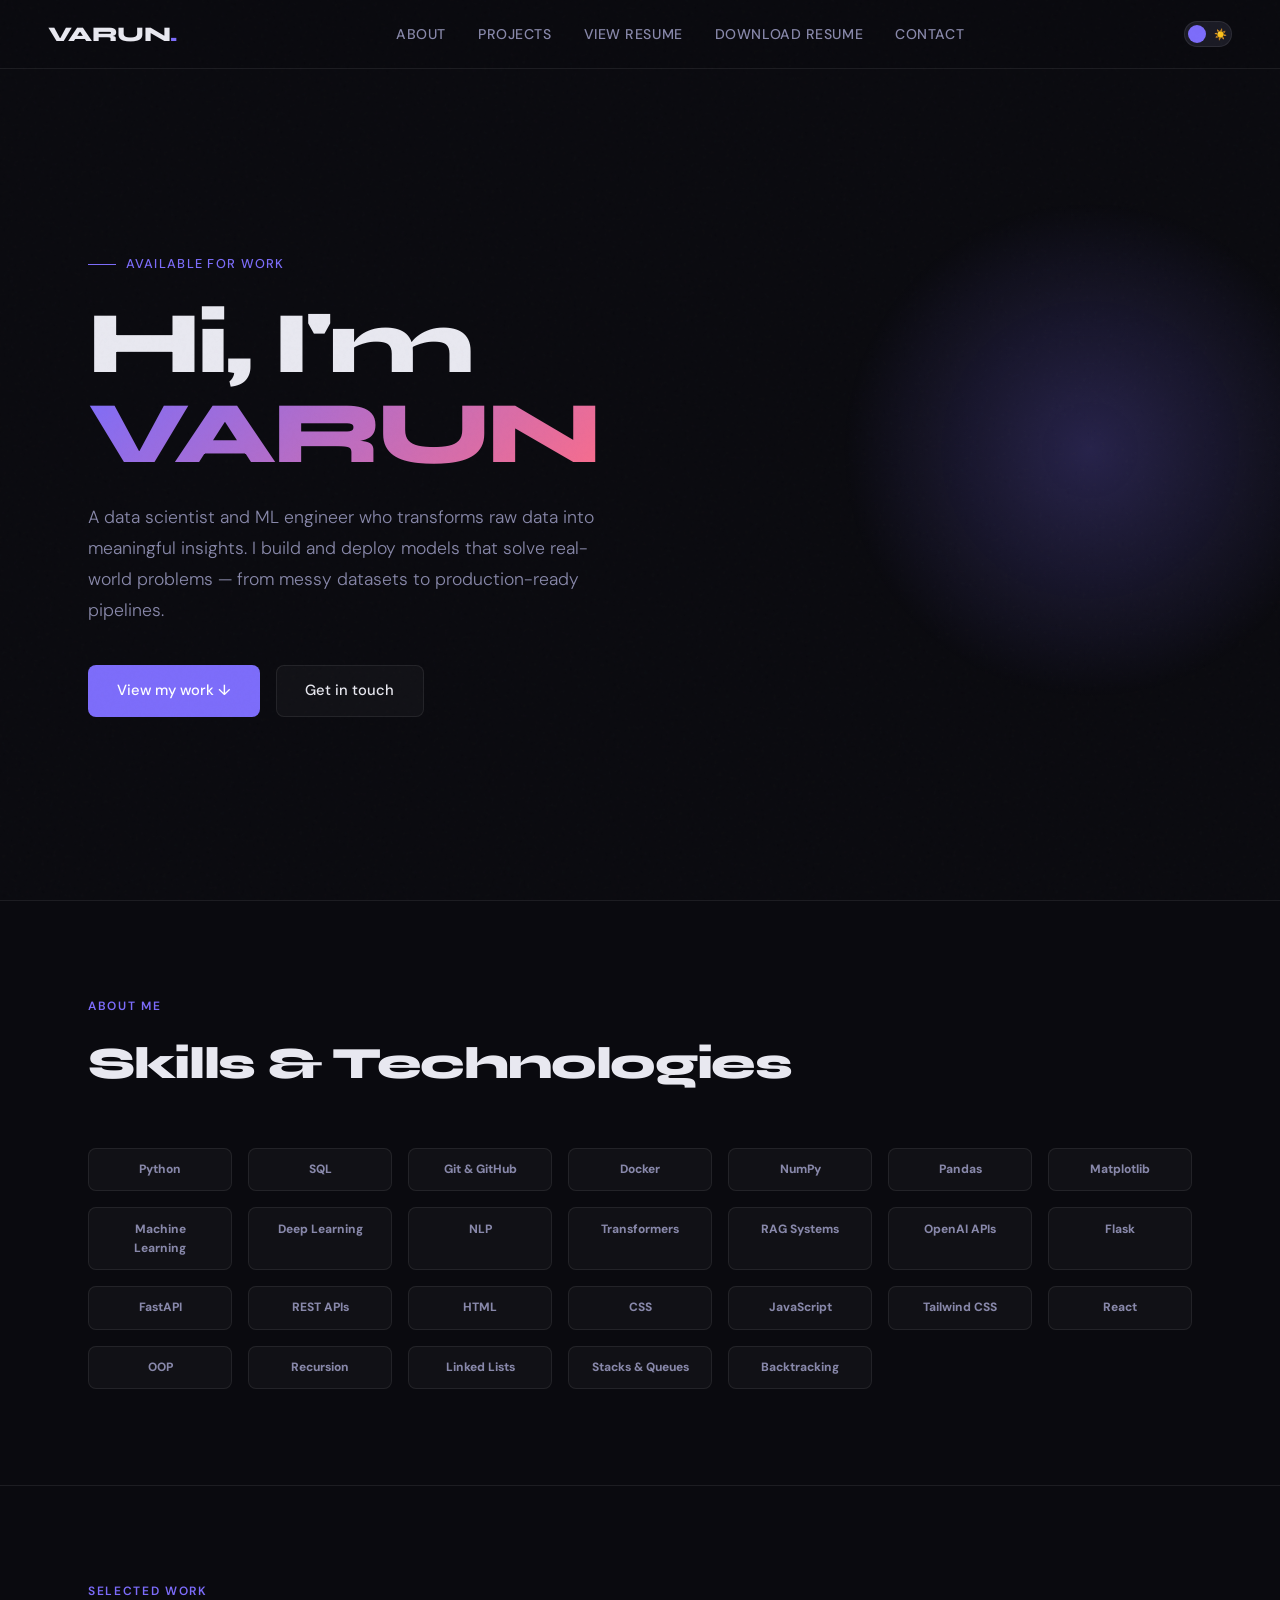
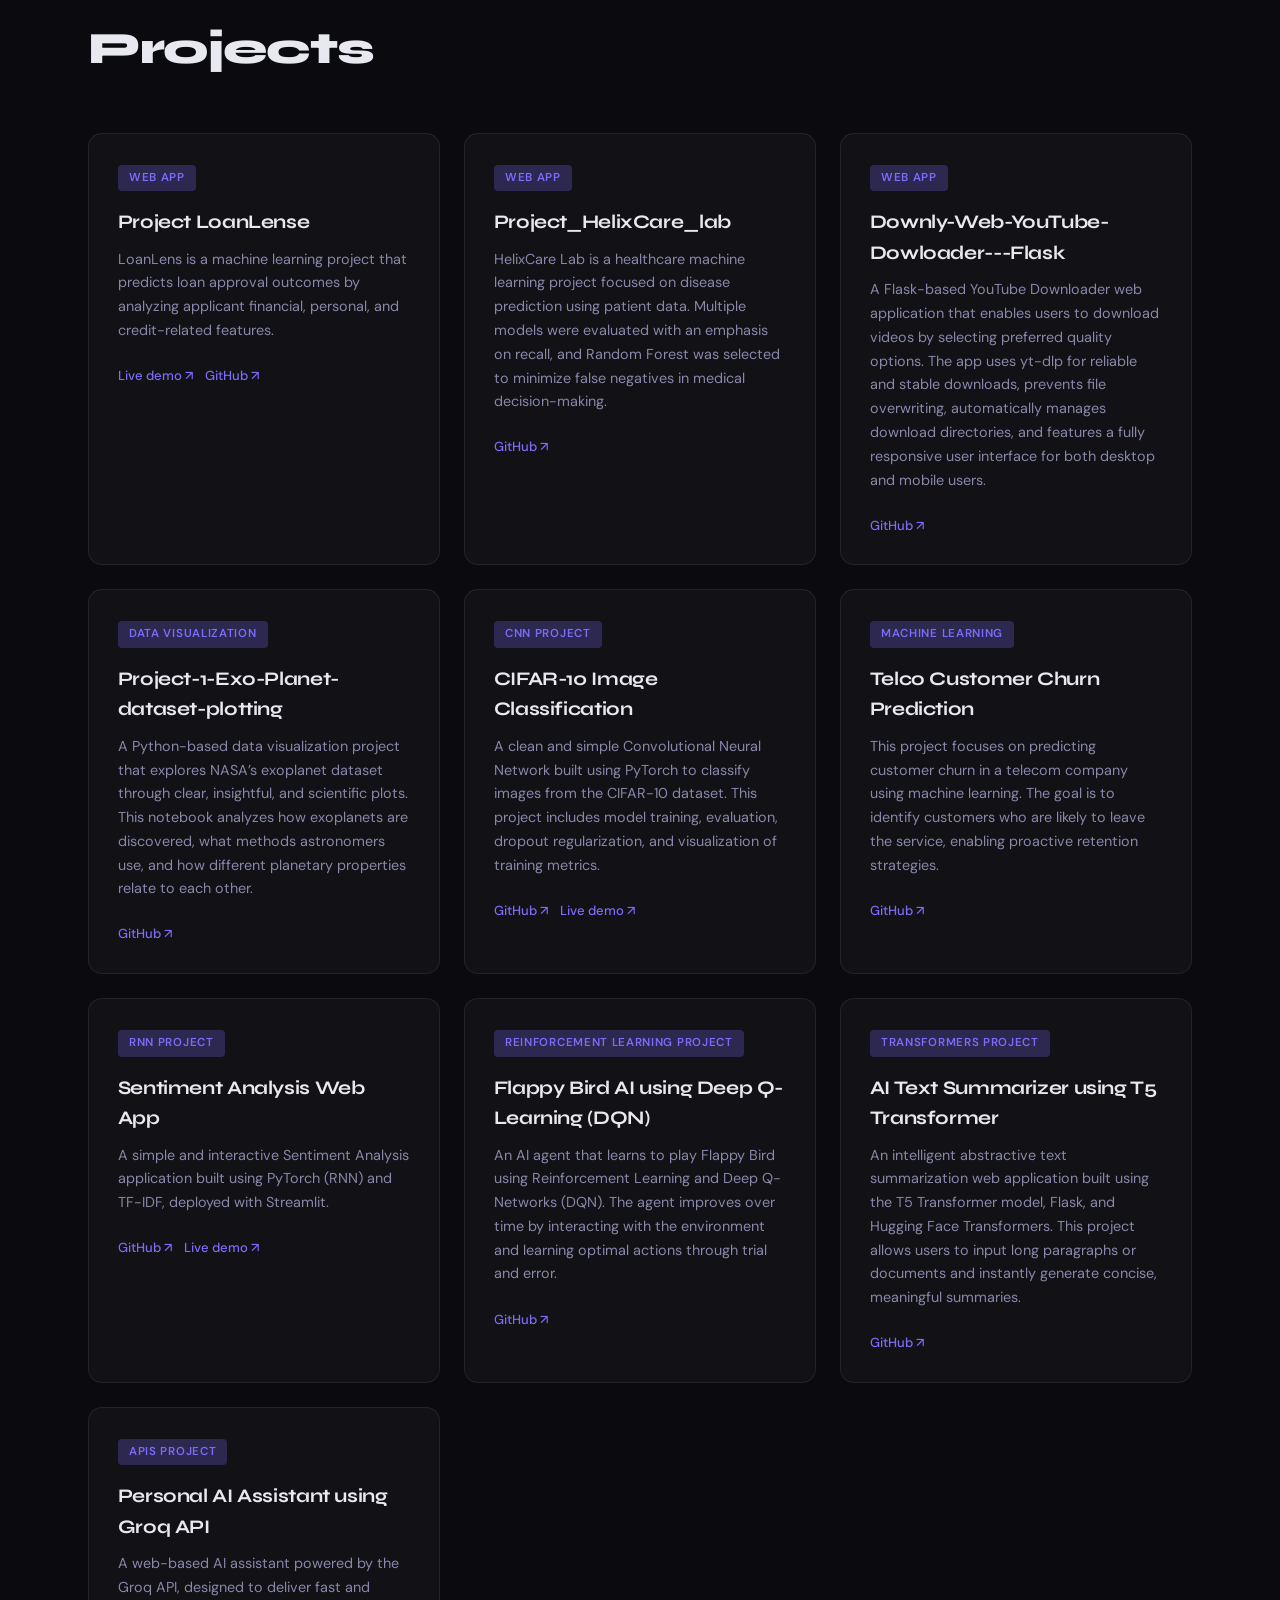
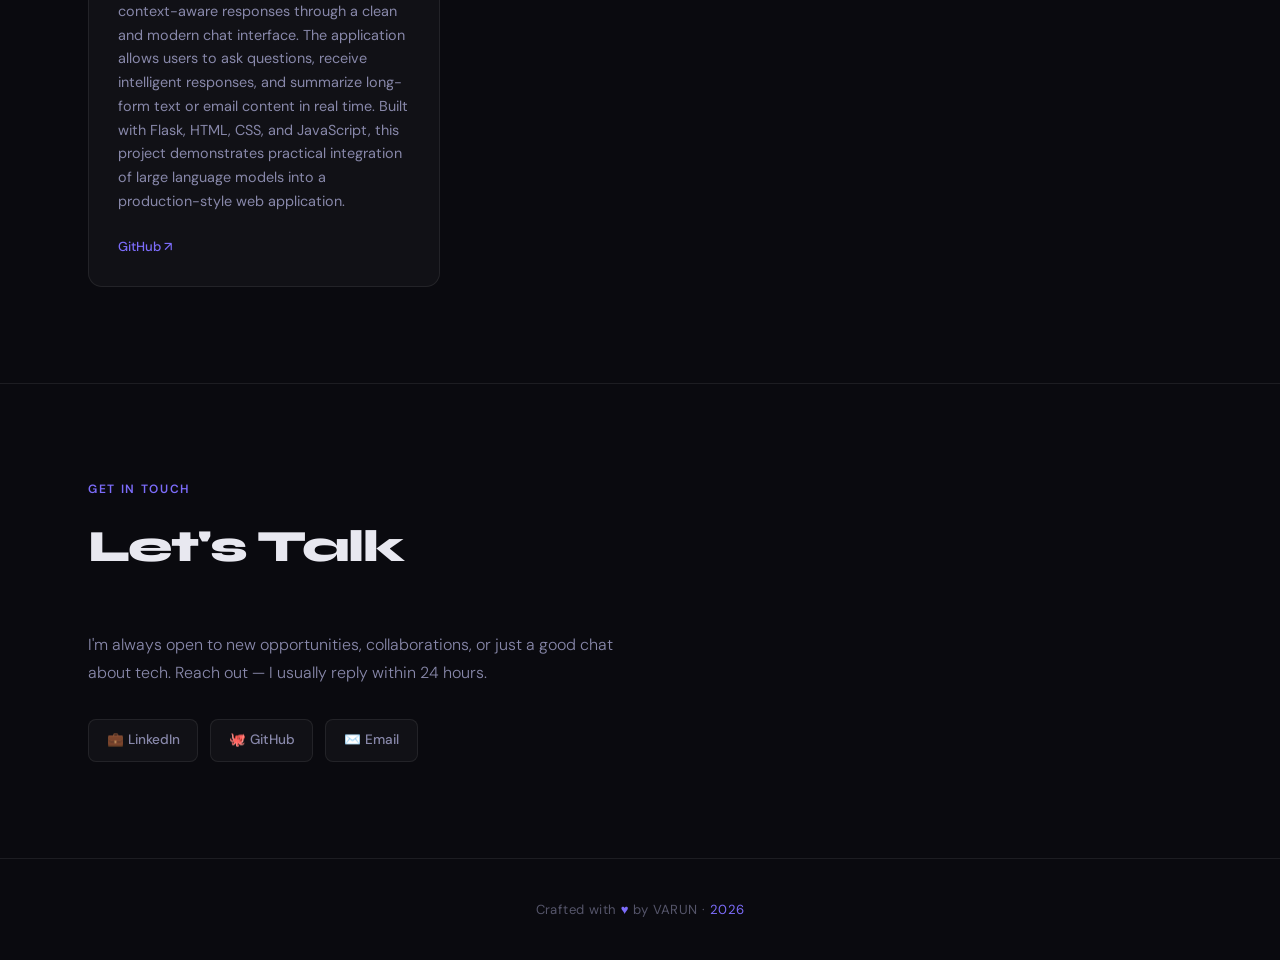
==== index.html @ 42654e51 "renaming" ====
<!doctype html>
<html lang="en" data-theme="dark">
  <head>
    <meta charset="UTF-8" />
    <meta name="viewport" content="width=device-width, initial-scale=1.0" />
    <title>Portfolio — VARUN</title>
    <link rel="preconnect" href="https://fonts.googleapis.com" />
    <link rel="preconnect" href="https://fonts.gstatic.com" crossorigin />
    <link
      href="https://fonts.googleapis.com/css2?family=Syne:wght@400;500;600;700;800&family=DM+Sans:ital,opsz,wght@0,9..40,300;0,9..40,400;0,9..40,500;1,9..40,300&display=swap"
      rel="stylesheet"
    />
    <link rel="stylesheet" href="style.css" />
  </head>
  <body>
    <!-- ── NAV ── -->
    <nav>
      <a href="#" class="nav-logo">VARUN<span>.</span></a>
      <ul class="nav-links">
        <li><a href="#about">About</a></li>
        <li><a href="#projects">Projects</a></li>
        <li>
          <a href="VARUN SAXENA_RESUME.pdf" target="_blank" class="resume-btn">
            View Resume
          </a>
        </li>

        <li>
          <a
            href="VARUN SAXENA_RESUME.pdf"
            download="Varun_Resume.pdf"
            class="resume-btn"
          >
            Download Resume
          </a>
        </li>
        <li><a href="#contact">Contact</a></li>
      </ul>
      <div class="nav-right">
        <button class="theme-toggle" id="themeToggle" aria-label="Toggle theme">
          <span class="theme-icon moon">🌙</span>
          <span class="theme-icon sun">☀️</span>
        </button>
      </div>
    </nav>

    <!-- ── HERO ── -->
    <div style="max-width: 1200px; margin: 0 auto; position: relative">
      <div class="hero">
        <div class="hero-content">
          <div class="hero-eyebrow">Available for work</div>
          <h1>Hi, I'm <span class="gradient-text">VARUN</span></h1>
          <p class="hero-bio">
            A data scientist and ML engineer who transforms raw data into
            meaningful insights. I build and deploy models that solve real-world
            problems — from messy datasets to production-ready pipelines.
          </p>
          <div class="hero-actions">
            <a href="#projects" class="btn btn-primary">View my work ↓</a>
            <a href="#contact" class="btn btn-outline">Get in touch</a>
          </div>
        </div>
        <div class="hero-blob"></div>
      </div>
    </div>

    <div class="section-divider"></div>

    <!-- ── ABOUT / SKILLS ── -->
    <section id="about">
      <div class="reveal">
        <p class="section-label">About me</p>
        <h2 class="section-title">Skills &amp; Technologies</h2>
      </div>
      <div class="skills-grid reveal">
        <!-- Programming & Core -->
        <div class="skill-pill">Python</div>
        <div class="skill-pill">SQL</div>
        <div class="skill-pill">Git & GitHub</div>
        <div class="skill-pill">Docker</div>

        <!-- Data Analysis -->
        <div class="skill-pill">NumPy</div>
        <div class="skill-pill">Pandas</div>
        <div class="skill-pill">Matplotlib</div>

        <!-- Machine Learning & AI -->
        <div class="skill-pill">Machine Learning</div>
        <div class="skill-pill">Deep Learning</div>
        <div class="skill-pill">NLP</div>
        <div class="skill-pill">Transformers</div>
        <div class="skill-pill">RAG Systems</div>
        <div class="skill-pill">OpenAI APIs</div>

        <!-- Backend & APIs -->
        <div class="skill-pill">Flask</div>
        <div class="skill-pill">FastAPI</div>
        <div class="skill-pill">REST APIs</div>

        <!-- Frontend -->
        <div class="skill-pill">HTML</div>
        <div class="skill-pill">CSS</div>
        <div class="skill-pill">JavaScript</div>
        <div class="skill-pill">Tailwind CSS</div>
        <div class="skill-pill">React</div>

        <!-- CS Fundamentals -->
        <div class="skill-pill">OOP</div>
        <div class="skill-pill">Recursion</div>
        <div class="skill-pill">Linked Lists</div>
        <div class="skill-pill">Stacks & Queues</div>
        <div class="skill-pill">Backtracking</div>
      </div>
    </section>

    <div class="section-divider"></div>

    <!-- ── PROJECTS ── -->
    <section id="projects">
      <div class="reveal">
        <p class="section-label">Selected work</p>
        <h2 class="section-title">Projects</h2>
      </div>
      <div class="projects-grid">
        <div class="project-card reveal">
          <span class="project-tag">Web App</span>
          <h3>Project LoanLense</h3>
          <p>
            LoanLens is a machine learning project that predicts loan approval
            outcomes by analyzing applicant financial, personal, and
            credit-related features.
          </p>
          <div class="project-links">
            <a
              href="https://loanlens-loanpredictor.streamlit.app/"
              class="project-link"
              >Live demo ↗</a
            >
            <a
              href="https://github.com/VarunSaxena07/ML_Project_LoanLens"
              class="project-link"
              >GitHub ↗</a
            >
          </div>
        </div>

        <div class="project-card reveal">
          <span class="project-tag">Web App</span>
          <h3>Project_HelixCare_lab</h3>
          <p>
            HelixCare Lab is a healthcare machine learning project focused on
            disease prediction using patient data. Multiple models were
            evaluated with an emphasis on recall, and Random Forest was selected
            to minimize false negatives in medical decision-making.
          </p>
          <div class="project-links">
            <a
              href="https://github.com/VarunSaxena07/Project_HelixCare_lab"
              class="project-link"
              >GitHub ↗</a
            >
          </div>
        </div>

        <div class="project-card reveal">
          <span class="project-tag">Web App</span>
          <h3>Downly-Web-YouTube-Dowloader---Flask</h3>
          <p>
            A Flask-based YouTube Downloader web application that enables users
            to download videos by selecting preferred quality options. The app
            uses yt-dlp for reliable and stable downloads, prevents file
            overwriting, automatically manages download directories, and
            features a fully responsive user interface for both desktop and
            mobile users.
          </p>
          <div class="project-links">
            <a
              href="https://github.com/VarunSaxena07/Downly-Web-YouTube-Dowloader---Flask"
              class="project-link"
              >GitHub ↗</a
            >
          </div>
        </div>
        <div class="project-card reveal">
          <span class="project-tag">Data visualization</span>
          <h3>Project-1-Exo-Planet-dataset-plotting</h3>
          <p>
            A Python-based data visualization project that explores NASA’s
            exoplanet dataset through clear, insightful, and scientific plots.
            This notebook analyzes how exoplanets are discovered, what methods
            astronomers use, and how different planetary properties relate to
            each other.
          </p>
          <div class="project-links">
            <a
              href="https://github.com/VarunSaxena07/Project-1-Exo-Planet-dataset-plotting"
              class="project-link"
              >GitHub ↗</a
            >
          </div>
        </div>
        <div class="project-card reveal">
          <span class="project-tag">CNN Project</span>
          <h3>CIFAR-10 Image Classification</h3>
          <p>
            A clean and simple Convolutional Neural Network built using PyTorch
            to classify images from the CIFAR-10 dataset. This project includes
            model training, evaluation, dropout regularization, and
            visualization of training metrics.
          </p>
          <div class="project-links">
            <a
              href="https://github.com/VarunSaxena07/pytorch-cifar10-model"
              class="project-link"
              >GitHub ↗</a
            >
            <a
              href="https://image-classifier-cifar10.streamlit.app/"
              class="project-link"
              >Live demo ↗</a
            >
          </div>
        </div>
        <div class="project-card reveal">
          <span class="project-tag">Machine Learning</span>
          <h3>Telco Customer Churn Prediction</h3>
          <p>
            This project focuses on predicting customer churn in a telecom
            company using machine learning. The goal is to identify customers
            who are likely to leave the service, enabling proactive retention
            strategies.
          </p>
          <div class="project-links">
            <a
              href="https://github.com/VarunSaxena07/telco-customer-churn-prediction"
              class="project-link"
              >GitHub ↗</a
            >
          </div>
        </div>
        <div class="project-card reveal">
          <span class="project-tag">RNN Project</span>
          <h3>Sentiment Analysis Web App</h3>
          <p>
            A simple and interactive Sentiment Analysis application built using
            PyTorch (RNN) and TF-IDF, deployed with Streamlit.
          </p>
          <div class="project-links">
            <a
              href="https://github.com/VarunSaxena07/telco-customer-churn-prediction"
              class="project-link"
              >GitHub ↗</a
            >
            <a
              href="https://sentiment--analyzer.streamlit.app/"
              class="project-link"
              >Live demo ↗</a
            >
          </div>
        </div>
        <div class="project-card reveal">
          <span class="project-tag">Reinforcement Learning Project</span>
          <h3>Flappy Bird AI using Deep Q-Learning (DQN)</h3>
          <p>
            An AI agent that learns to play Flappy Bird using Reinforcement
            Learning and Deep Q-Networks (DQN). The agent improves over time by
            interacting with the environment and learning optimal actions
            through trial and error.
          </p>
          <div class="project-links">
            <a
              href="https://github.com/VarunSaxena07/FLAPPY_BIRD"
              class="project-link"
              >GitHub ↗</a
            >
          </div>
        </div>
        <div class="project-card reveal">
          <span class="project-tag">Transformers Project</span>
          <h3>AI Text Summarizer using T5 Transformer</h3>
          <p>
            An intelligent abstractive text summarization web application built
            using the T5 Transformer model, Flask, and Hugging Face
            Transformers. This project allows users to input long paragraphs or
            documents and instantly generate concise, meaningful summaries.
          </p>
          <div class="project-links">
            <a
              href="https://github.com/VarunSaxena07/Ai-TEXT_SUMMARIZER"
              class="project-link"
              >GitHub ↗</a
            >
          </div>
        </div>
        <div class="project-card reveal">
          <span class="project-tag">APIs Project</span>
          <h3>Personal AI Assistant using Groq API</h3>
          <p>
            A web-based AI assistant powered by the Groq API, designed to
            deliver fast and context-aware responses through a clean and modern
            chat interface. The application allows users to ask questions,
            receive intelligent responses, and summarize long-form text or email
            content in real time. Built with Flask, HTML, CSS, and JavaScript,
            this project demonstrates practical integration of large language
            models into a production-style web application.
          </p>
          <div class="project-links">
            <a
              href="https://github.com/VarunSaxena07/PERSONAL_AI_ASSISTANT"
              class="project-link"
              >GitHub ↗</a
            >
          </div>
        </div>
      </div>
    </section>

    <div class="section-divider"></div>

    <!-- ── CONTACT ── -->
    <section id="contact">
      <div class="reveal">
        <p class="section-label">Get in touch</p>
        <h2 class="section-title">Let's Talk</h2>
      </div>
      <div class="contact-grid">
        <div class="contact-text reveal">
          <p>
            I'm always open to new opportunities, collaborations, or just a good
            chat about tech. Reach out — I usually reply within 24 hours.
          </p>
          <div class="social-links">
            <a
              href="www.linkedin.com/in/varun-saxena-777b95359"
              class="social-link"
              >💼 LinkedIn</a
            >
            <a
              href="https://github.com/VarunSaxena07?tab=repositories"
              class="social-link"
              >🐙 GitHub</a
            >

            <a href="mailto:saxenavarun119@gmail.com" class="social-link"
              >✉️ Email</a
            >
          </div>
        </div>
      </div>
    </section>

    <!-- ── FOOTER ── -->
    <footer>
      Crafted with <span>♥</span> by VARUN · <span id="year"></span>
    </footer>

    <script src="script.js"></script>
  </body>
</html>
---- style.css ----
*,
*::before,
*::after {
  box-sizing: border-box;
  margin: 0;
  padding: 0;
}

:root {
  --ease: cubic-bezier(0.4, 0, 0.2, 1);
  --transition: 0.35s var(--ease);
}

[data-theme="dark"] {
  --bg: #0a0a0f;
  --bg2: #111118;
  --bg3: #1a1a24;
  --border: rgba(255, 255, 255, 0.08);
  --text: #e8e8f0;
  --text2: #8888aa;
  --text3: #55556a;
  --accent: #7c6cfa;
  --accent2: #fa6c8a;
  --glow: rgba(124, 108, 250, 0.25);
  --card-bg: rgba(255, 255, 255, 0.03);
  --card-hover: rgba(255, 255, 255, 0.06);
  --nav-bg: rgba(10, 10, 15, 0.85);
}

[data-theme="light"] {
  --bg: #f5f4f0;
  --bg2: #eeecea;
  --bg3: #e5e2de;
  --border: rgba(0, 0, 0, 0.1);
  --text: #1a1a2e;
  --text2: #55556a;
  --text3: #9999b0;
  --accent: #5a48e8;
  --accent2: #e83860;
  --glow: rgba(90, 72, 232, 0.15);
  --card-bg: rgba(255, 255, 255, 0.6);
  --card-hover: rgba(255, 255, 255, 0.9);
  --nav-bg: rgba(245, 244, 240, 0.88);
}

html {
  scroll-behavior: smooth;
}

body {
  font-family: "DM Sans", sans-serif;
  background: var(--bg);
  color: var(--text);
  transition:
    background var(--transition),
    color var(--transition);
  overflow-x: hidden;
  line-height: 1.6;
}

/* ── NOISE TEXTURE ── */
body::before {
  content: "";
  position: fixed;
  inset: 0;
  background-image: url("data:image/svg+xml,%3Csvg viewBox='0 0 256 256' xmlns='http://www.w3.org/2000/svg'%3E%3Cfilter id='noise'%3E%3CfeTurbulence type='fractalNoise' baseFrequency='0.9' numOctaves='4' stitchTiles='stitch'/%3E%3C/filter%3E%3Crect width='100%25' height='100%25' filter='url(%23noise)' opacity='0.04'/%3E%3C/svg%3E");
  pointer-events: none;
  z-index: 9999;
  opacity: 0.5;
}

/* ── NAV ── */
nav {
  position: fixed;
  top: 0;
  left: 0;
  right: 0;
  z-index: 100;
  display: flex;
  align-items: center;
  justify-content: space-between;
  padding: 1.1rem 3rem;
  background: var(--nav-bg);
  backdrop-filter: blur(20px);
  border-bottom: 1px solid var(--border);
  transition:
    background var(--transition),
    border-color var(--transition);
}

.nav-logo {
  font-family: "Syne", sans-serif;
  font-weight: 800;
  font-size: 1.3rem;
  letter-spacing: -0.03em;
  color: var(--text);
  text-decoration: none;
}

.nav-logo span {
  color: var(--accent);
}

.nav-links {
  display: flex;
  align-items: center;
  gap: 2rem;
  list-style: none;
}

.nav-links a {
  font-size: 0.88rem;
  font-weight: 500;
  letter-spacing: 0.04em;
  text-transform: uppercase;
  color: var(--text2);
  text-decoration: none;
  transition: color 0.2s;
}

.nav-links a:hover {
  color: var(--text);
}

.nav-right {
  display: flex;
  align-items: center;
  gap: 1rem;
}

/* ── THEME TOGGLE ── */
.theme-toggle {
  width: 48px;
  height: 26px;
  border-radius: 999px;
  background: var(--bg3);
  border: 1px solid var(--border);
  cursor: pointer;
  position: relative;
  transition: background var(--transition);
  flex-shrink: 0;
}

.theme-toggle::after {
  content: "";
  position: absolute;
  top: 3px;
  left: 3px;
  width: 18px;
  height: 18px;
  border-radius: 50%;
  background: var(--accent);
  transition:
    transform 0.3s var(--ease),
    background var(--transition);
}

[data-theme="light"] .theme-toggle::after {
  transform: translateX(22px);
}

.theme-icon {
  position: absolute;
  top: 50%;
  transform: translateY(-50%);
  font-size: 0.65rem;
  user-select: none;
  pointer-events: none;
}

.theme-icon.moon {
  left: 5px;
}
.theme-icon.sun {
  right: 4px;
}

/* ── HERO ── */
.hero {
  min-height: 100vh;
  display: flex;
  align-items: center;
  padding: 8rem 3rem 4rem;
  max-width: 1200px;
  margin: 0 auto;
  position: relative;
}

.hero-content {
  max-width: 720px;
}

.hero-eyebrow {
  display: inline-flex;
  align-items: center;
  gap: 0.6rem;
  font-size: 0.8rem;
  font-weight: 500;
  letter-spacing: 0.1em;
  text-transform: uppercase;
  color: var(--accent);
  margin-bottom: 1.5rem;
  animation: fadeUp 0.7s var(--ease) both;
}

.hero-eyebrow::before {
  content: "";
  width: 28px;
  height: 1.5px;
  background: var(--accent);
  display: block;
}

h1 {
  font-family: "Syne", sans-serif;
  font-size: clamp(3rem, 7vw, 5.5rem);
  font-weight: 800;
  line-height: 1.02;
  letter-spacing: -0.04em;
  color: var(--text);
  margin-bottom: 1.5rem;
  animation: fadeUp 0.7s 0.1s var(--ease) both;
}

h1 .gradient-text {
  background: linear-gradient(135deg, var(--accent), var(--accent2));
  -webkit-background-clip: text;
  -webkit-text-fill-color: transparent;
  background-clip: text;
}

.hero-bio {
  font-size: 1.1rem;
  color: var(--text2);
  max-width: 520px;
  line-height: 1.75;
  margin-bottom: 2.5rem;
  font-weight: 300;
  animation: fadeUp 0.7s 0.2s var(--ease) both;
}

.hero-actions {
  display: flex;
  gap: 1rem;
  flex-wrap: wrap;
  animation: fadeUp 0.7s 0.3s var(--ease) both;
}

.btn {
  display: inline-flex;
  align-items: center;
  gap: 0.5rem;
  padding: 0.8rem 1.8rem;
  border-radius: 8px;
  font-family: "DM Sans", sans-serif;
  font-size: 0.92rem;
  font-weight: 500;
  text-decoration: none;
  cursor: pointer;
  transition:
    transform 0.2s,
    box-shadow 0.2s,
    background 0.2s;
  border: none;
  outline: none;
}

.btn-primary {
  background: var(--accent);
  color: #fff;
  box-shadow: 0 0 0 0 var(--glow);
}

.btn-primary:hover {
  transform: translateY(-2px);
  box-shadow: 0 8px 30px var(--glow);
}

.btn-outline {
  background: transparent;
  color: var(--text);
  border: 1px solid var(--border);
  background: var(--card-bg);
}

.btn-outline:hover {
  background: var(--card-hover);
  transform: translateY(-2px);
}

.hero-blob {
  position: absolute;
  right: -100px;
  top: 50%;
  transform: translateY(-50%);
  width: 500px;
  height: 500px;
  border-radius: 50%;
  background: radial-gradient(circle, var(--glow) 0%, transparent 70%);
  pointer-events: none;
  animation: pulse 6s ease-in-out infinite;
}

/* ── SECTIONS ── */
section {
  padding: 6rem 3rem;
  max-width: 1200px;
  margin: 0 auto;
}

.section-label {
  font-size: 0.75rem;
  font-weight: 600;
  letter-spacing: 0.14em;
  text-transform: uppercase;
  color: var(--accent);
  margin-bottom: 0.75rem;
}

.section-title {
  font-family: "Syne", sans-serif;
  font-size: clamp(1.8rem, 3.5vw, 2.8rem);
  font-weight: 800;
  letter-spacing: -0.03em;
  color: var(--text);
  margin-bottom: 3rem;
}

.section-divider {
  width: 100%;
  height: 1px;
  background: var(--border);
  margin: 0 auto;
}

/* ── SKILLS ── */
.skills-grid {
  display: grid;
  grid-template-columns: repeat(auto-fill, minmax(140px, 1fr));
  gap: 1rem;
}

.skill-pill {
  padding: 0.7rem 1.2rem;
  background: var(--card-bg);
  border: 1px solid var(--border);
  border-radius: 8px;
  font-size: 0.75rem;
  font-weight: 800;
  color: var(--text2);
  text-align: center;
  transition:
    background 0.2s,
    color 0.2s,
    border-color 0.2s,
    transform 0.2s;
  cursor: default;
}

.skill-pill:hover {
  background: var(--card-hover);
  color: var(--text);
  border-color: var(--accent);
  transform: translateY(-2px);
}

/* ── PROJECTS ── */
.projects-grid {
  display: grid;
  grid-template-columns: repeat(auto-fill, minmax(320px, 1fr));
  gap: 1.5rem;
}

.project-card {
  background: var(--card-bg);
  border: 1px solid var(--border);
  border-radius: 14px;
  padding: 1.8rem;
  transition:
    background 0.25s,
    border-color 0.25s,
    transform 0.25s,
    box-shadow 0.25s;
  position: relative;
  overflow: hidden;
}

.project-card::before {
  content: "";
  position: absolute;
  top: 0;
  left: 0;
  right: 0;
  height: 2px;
  background: linear-gradient(90deg, var(--accent), var(--accent2));
  opacity: 0;
  transition: opacity 0.3s;
}

.project-card:hover {
  background: var(--card-hover);
  border-color: rgba(124, 108, 250, 0.3);
  transform: translateY(-4px);
  box-shadow: 0 16px 40px rgba(0, 0, 0, 0.15);
}

.project-card:hover::before {
  opacity: 1;
}

.project-tag {
  display: inline-block;
  padding: 0.25rem 0.7rem;
  background: var(--glow);
  color: var(--accent);
  border-radius: 4px;
  font-size: 0.72rem;
  font-weight: 600;
  letter-spacing: 0.06em;
  text-transform: uppercase;
  margin-bottom: 1rem;
}

.project-card h3 {
  font-family: "Syne", sans-serif;
  font-size: 1.2rem;
  font-weight: 700;
  color: var(--text);
  margin-bottom: 0.6rem;
  letter-spacing: -0.02em;
}

.project-card p {
  font-size: 0.9rem;
  color: var(--text2);
  line-height: 1.65;
  margin-bottom: 1.4rem;
}

.project-links {
  display: flex;
  gap: 0.75rem;
}

.project-link {
  font-size: 0.82rem;
  font-weight: 500;
  color: var(--accent);
  text-decoration: none;
  display: flex;
  align-items: center;
  gap: 0.3rem;
  transition: color 0.2s;
}

.project-link:hover {
  color: var(--accent2);
}

/* ── CONTACT ── */
/* #contact{
    display: grid;
    justify-content: center;
    align-items: center;
} */
.contact-grid {
  display: grid;
  grid-template-columns: 1fr 1fr;
  gap: 3rem;
  align-items: end;
}

.contact-text p {
  color: var(--text2);
  font-size: 1rem;
  line-height: 1.75;
  margin-bottom: 2rem;
  font-weight: 300;
}

.social-links {
  display: flex;
  gap: 0.75rem;
  flex-wrap: wrap;
}

.social-link {
  padding: 0.6rem 1.1rem;
  background: var(--card-bg);
  border: 1px solid var(--border);
  border-radius: 8px;
  font-size: 0.85rem;
  font-weight: 500;
  color: var(--text2);
  text-decoration: none;
  transition:
    background 0.2s,
    color 0.2s,
    border-color 0.2s,
    transform 0.2s;
  display: flex;
  align-items: center;
  gap: 0.4rem;
}

.social-link:hover {
  background: var(--card-hover);
  color: var(--text);
  border-color: var(--accent);
  transform: translateY(-2px);
}

/* ── FOOTER ── */
footer {
  text-align: center;
  padding: 2.5rem 3rem;
  border-top: 1px solid var(--border);
  color: var(--text3);
  font-size: 0.82rem;
  letter-spacing: 0.03em;
}

footer span {
  color: var(--accent);
}

/* ── ANIMATIONS ── */
@keyframes fadeUp {
  from {
    opacity: 0;
    transform: translateY(20px);
  }
  to {
    opacity: 1;
    transform: translateY(0);
  }
}

@keyframes pulse {
  0%,
  100% {
    opacity: 0.6;
    transform: translateY(-50%) scale(1);
  }
  50% {
    opacity: 1;
    transform: translateY(-50%) scale(1.08);
  }
}

.reveal {
  opacity: 0;
  transform: translateY(24px);
  transition:
    opacity 0.65s var(--ease),
    transform 0.65s var(--ease);
}

.reveal.visible {
  opacity: 1;
  transform: translateY(0);
}

/* ── RESPONSIVE ── */
@media (max-width: 768px) {
  nav {
    padding: 1rem 1.5rem;
  }
  .nav-links {
    display: none;
  }
  section {
    padding: 4rem 1.5rem;
  }
  .hero {
    padding: 7rem 1.5rem 3rem;
  }
  .contact-grid {
    grid-template-columns: 1fr;
    gap: 2rem;
  }
  .hero-blob {
    display: none;
  }
}
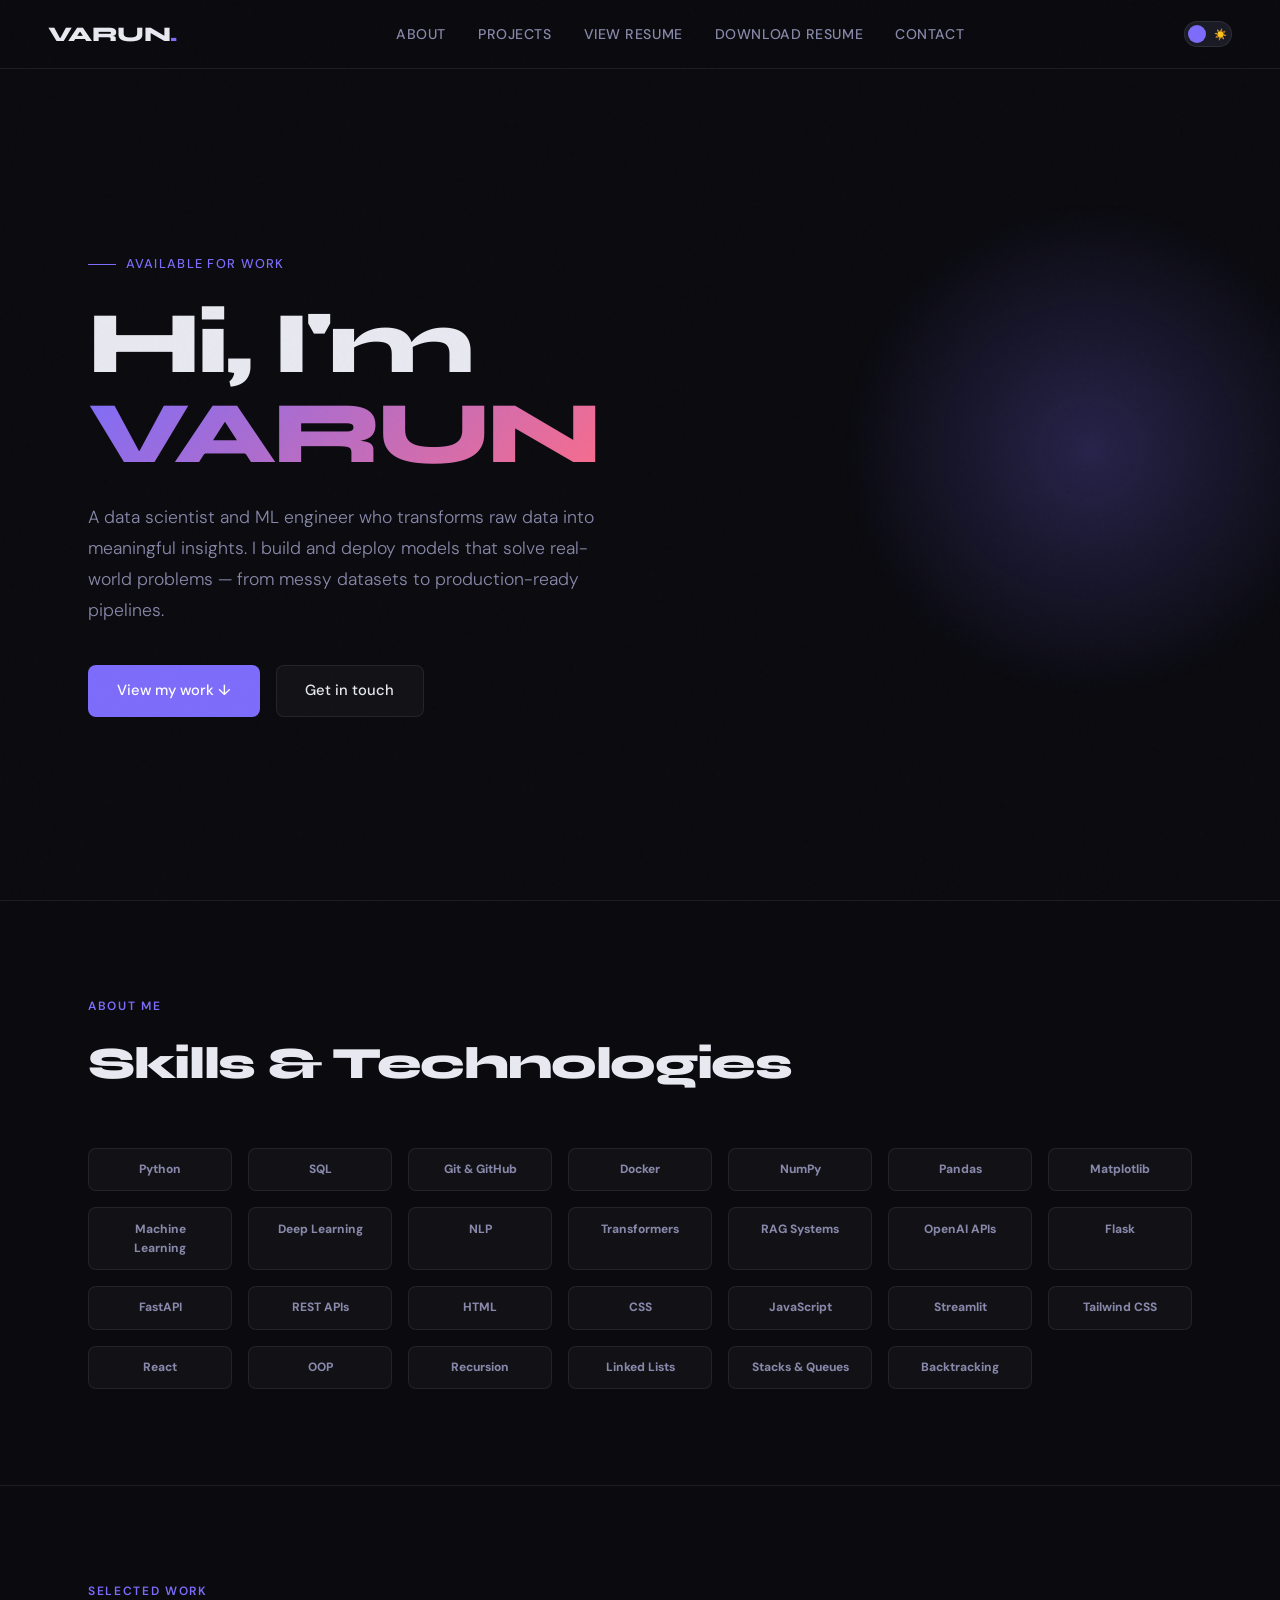
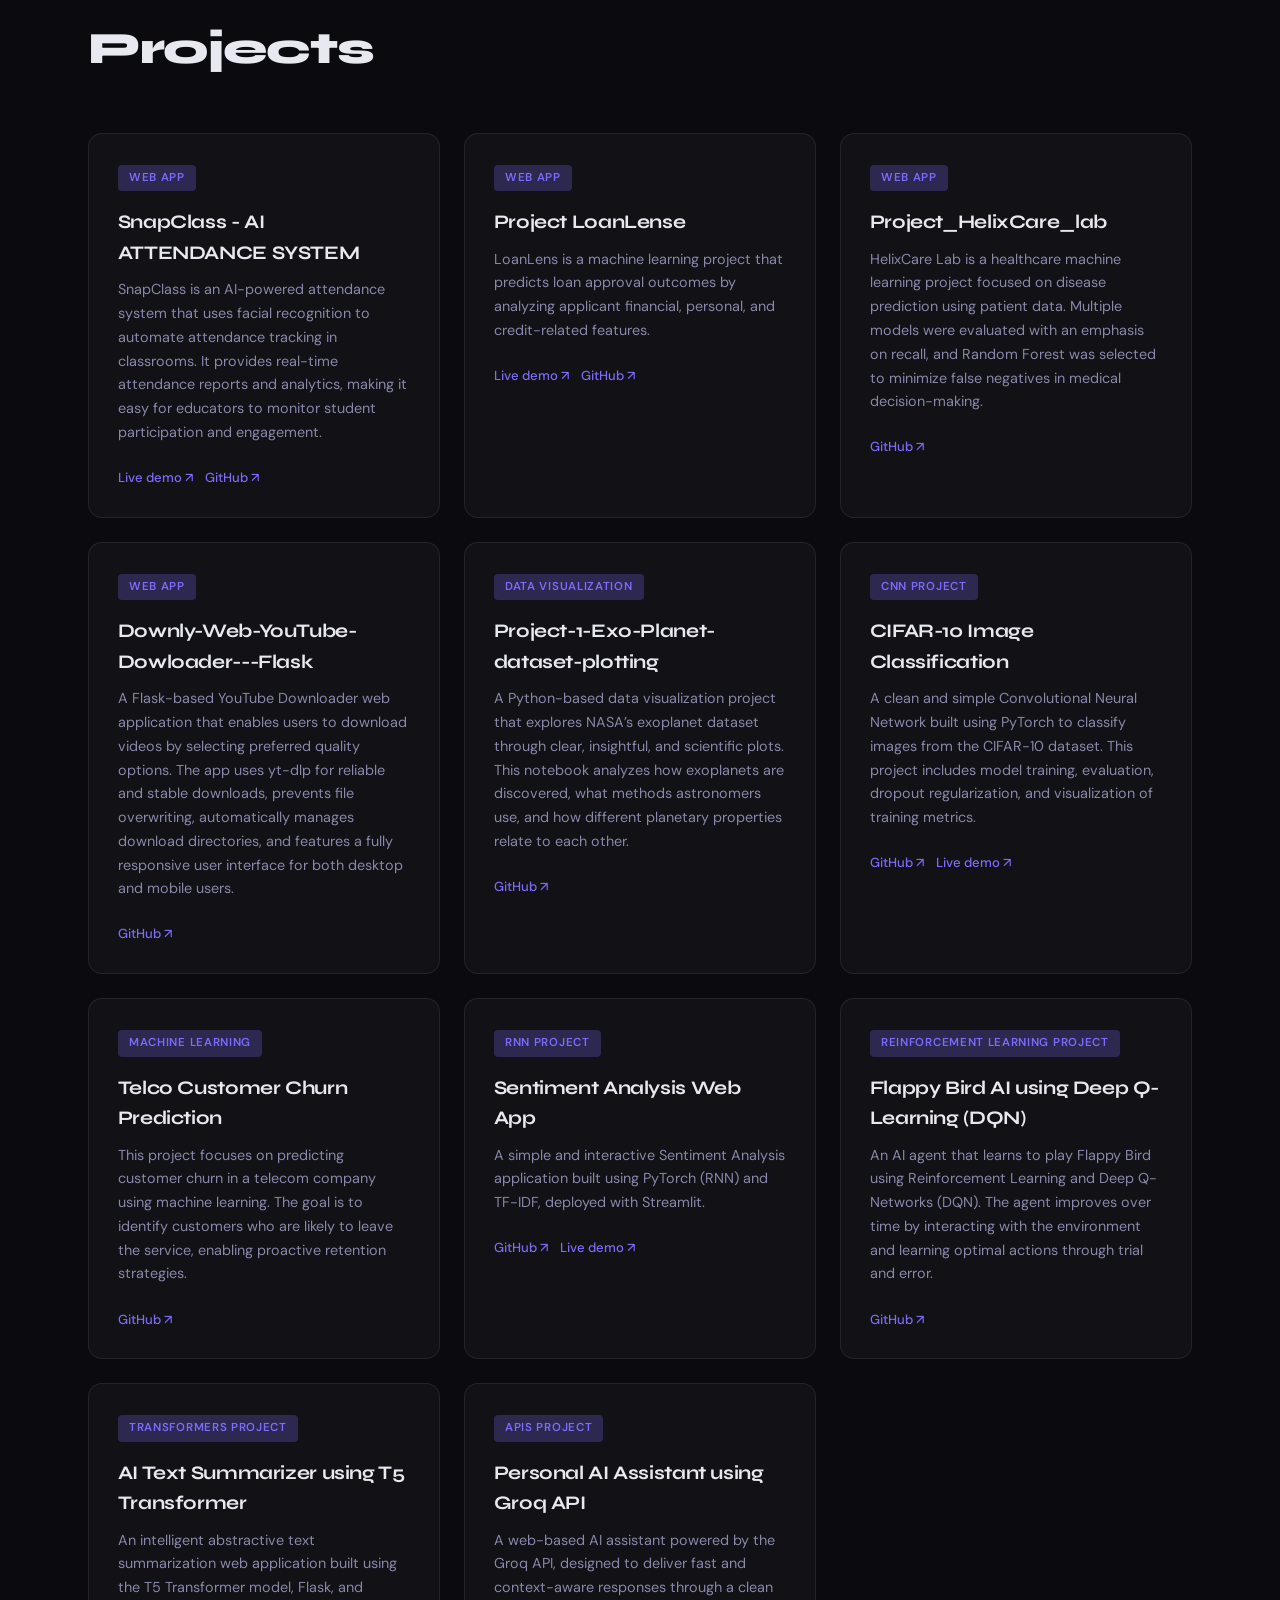
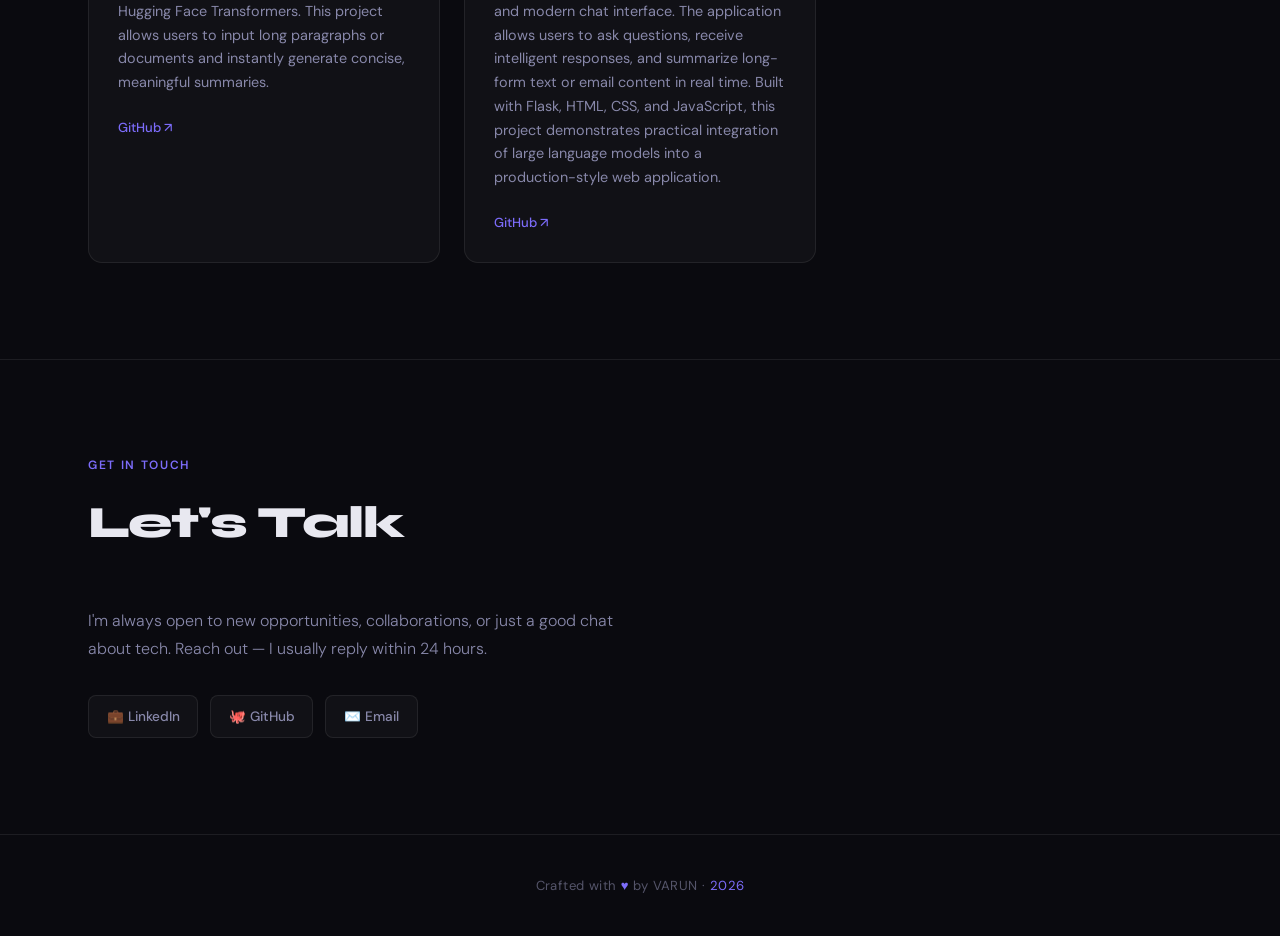
==== commit 7cbeb77b: "updated projects and skills Co-authored-by: Copilot <copilot@github.com>" ====
--- a/index.html
+++ b/index.html
@@ -20,15 +20,18 @@
         <li><a href="#about">About</a></li>
         <li><a href="#projects">Projects</a></li>
         <li>
-          <a href="VARUN SAXENA_RESUME.pdf" target="_blank" class="resume-btn">
+          <a
+            href="Varun_Saxena_DS_Resume.pdf"
+            target="_blank"
+            class="resume-btn"
+          >
             View Resume
           </a>
         </li>
-
         <li>
           <a
-            href="VARUN SAXENA_RESUME.pdf"
-            download="Varun_Resume.pdf"
+            href="/Varun_Saxena_DS_Resume.pdf"
+            download="Varun_Saxena_DS_Resume.pdf"
             class="resume-btn"
           >
             Download Resume
@@ -37,6 +40,11 @@
         <li><a href="#contact">Contact</a></li>
       </ul>
       <div class="nav-right">
+        <button class="hamburger" id="hamburger" aria-label="Toggle menu">
+          <span></span>
+          <span></span>
+          <span></span>
+        </button>
         <button class="theme-toggle" id="themeToggle" aria-label="Toggle theme">
           <span class="theme-icon moon">🌙</span>
           <span class="theme-icon sun">☀️</span>
@@ -101,6 +109,7 @@
         <div class="skill-pill">HTML</div>
         <div class="skill-pill">CSS</div>
         <div class="skill-pill">JavaScript</div>
+        <div class="skill-pill">Streamlit</div>
         <div class="skill-pill">Tailwind CSS</div>
         <div class="skill-pill">React</div>
 
@@ -122,6 +131,28 @@
         <h2 class="section-title">Projects</h2>
       </div>
       <div class="projects-grid">
+        <div class="project-card reveal">
+          <span class="project-tag">Web App</span>
+          <h3>SnapClass - AI ATTENDANCE SYSTEM</h3>
+          <p>
+            SnapClass is an AI-powered attendance system that uses facial
+            recognition to automate attendance tracking in classrooms. It
+            provides real-time attendance reports and analytics, making it easy
+            for educators to monitor student participation and engagement.
+          </p>
+          <div class="project-links">
+            <a
+              href="https://snap-class-landing-page-alpha.vercel.app/"
+              class="project-link"
+              >Live demo ↗</a
+            >
+            <a
+              href="https://github.com/VarunSaxena07/SnapClass-Ai_Attendance_System"
+              class="project-link"
+              >GitHub ↗</a
+            >
+          </div>
+        </div>
         <div class="project-card reveal">
           <span class="project-tag">Web App</span>
           <h3>Project LoanLense</h3>
--- a/style.css
+++ b/style.css
@@ -562,13 +562,11 @@
 }
 
 /* ── RESPONSIVE ── */
+/* ── RESPONSIVE ── */
 @media (max-width: 768px) {
   nav {
     padding: 1rem 1.5rem;
   }
-  .nav-links {
-    display: none;
-  }
   section {
     padding: 4rem 1.5rem;
   }
@@ -582,4 +580,80 @@
   .hero-blob {
     display: none;
   }
-}
+  .hamburger {
+    display: flex;
+  }
+  .nav-links {
+  display: flex;
+  flex-direction: column;
+  position: fixed;
+  top: 60px;
+  left: 0;
+  right: 0;
+  background: var(--nav-bg);
+  backdrop-filter: blur(20px);
+  border-bottom: 1px solid var(--border);
+  padding: 1.5rem 2rem;
+  gap: 1.2rem;
+  transform: translateY(-110%);
+  transition: transform 0.35s var(--ease), visibility 0.35s var(--ease);
+  z-index: 99;
+  visibility: hidden;
+}
+
+.nav-links.open {
+  transform: translateY(0);
+  visibility: visible;
+}
+}
+
+.hamburger {
+  display: none;
+  flex-direction: column;
+  justify-content: center;
+  gap: 5px;
+  background: none;
+  border: none;
+  cursor: pointer;
+  padding: 4px;
+}
+
+.hamburger span {
+  display: block;
+  width: 22px;
+  height: 2px;
+  background: var(--text);
+  border-radius: 2px;
+  transition: transform 0.3s var(--ease), opacity 0.3s;
+}
+
+.hamburger.open span:nth-child(1) { transform: translateY(7px) rotate(45deg); }
+.hamburger.open span:nth-child(2) { opacity: 0; }
+.hamburger.open span:nth-child(3) { transform: translateY(-7px) rotate(-45deg); }
+
+@media (max-width: 768px) {
+  .hamburger {
+    display: flex;
+  }
+
+  .nav-links {
+    display: flex;               /* override the display:none */
+    flex-direction: column;
+    position: fixed;
+    top: 60px;
+    left: 0;
+    right: 0;
+    background: var(--nav-bg);
+    backdrop-filter: blur(20px);
+    border-bottom: 1px solid var(--border);
+    padding: 1.5rem 2rem;
+    gap: 1.2rem;
+    transform: translateY(-110%);
+    transition: transform 0.35s var(--ease);
+    z-index: 99;
+  }
+
+  .nav-links.open {
+    transform: translateY(0);
+  }
+}
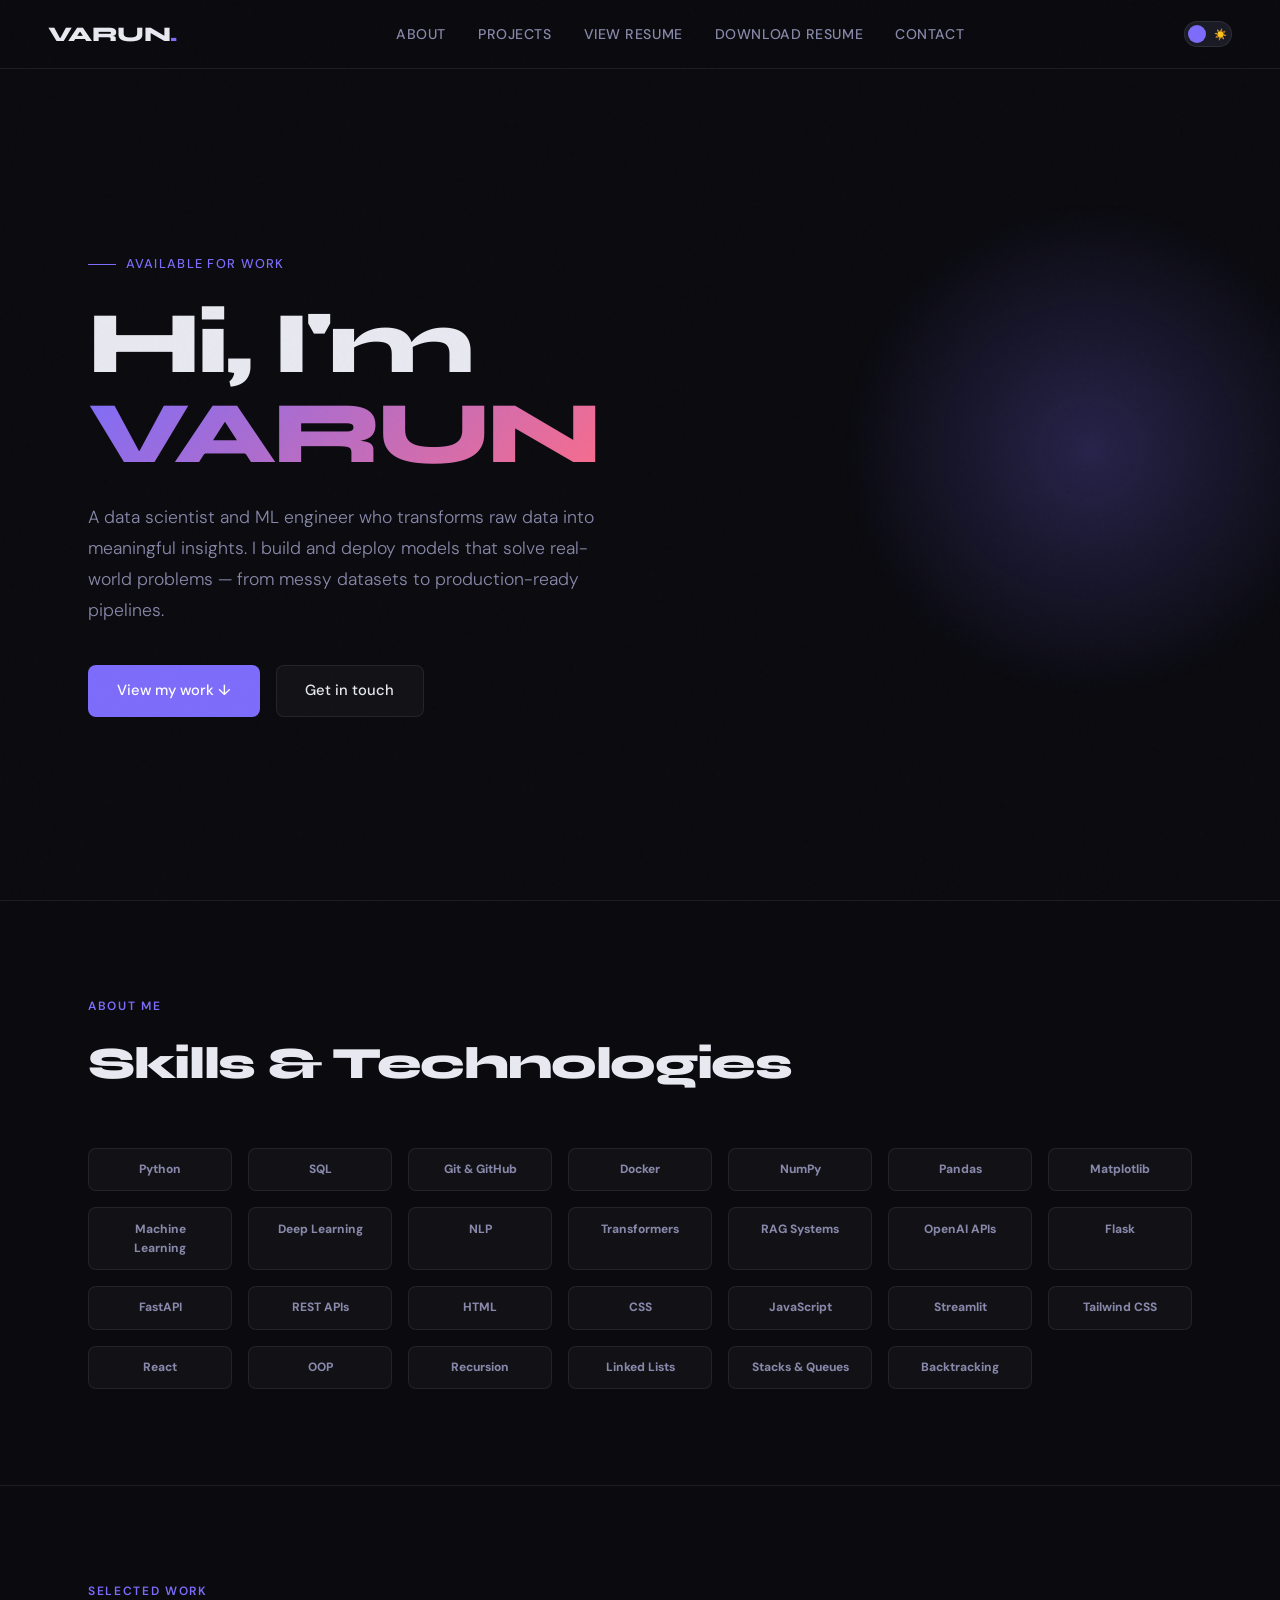
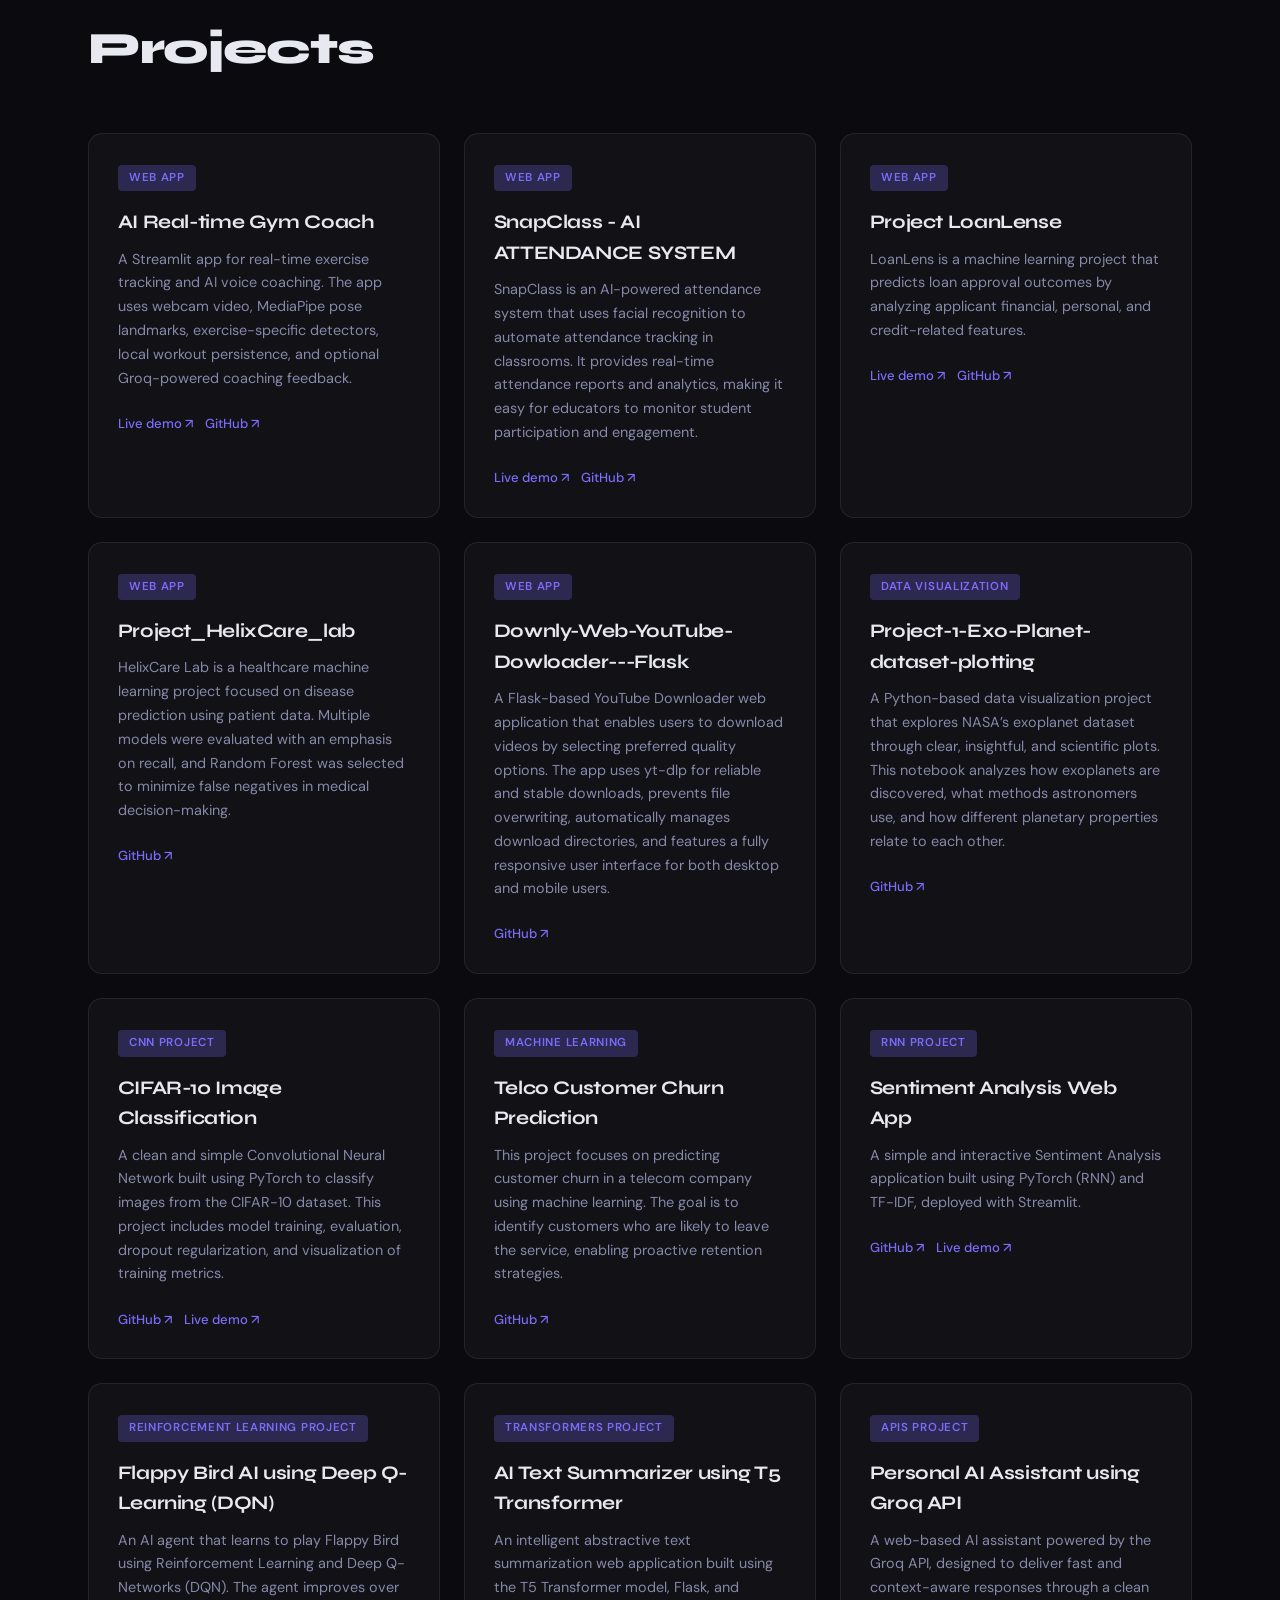
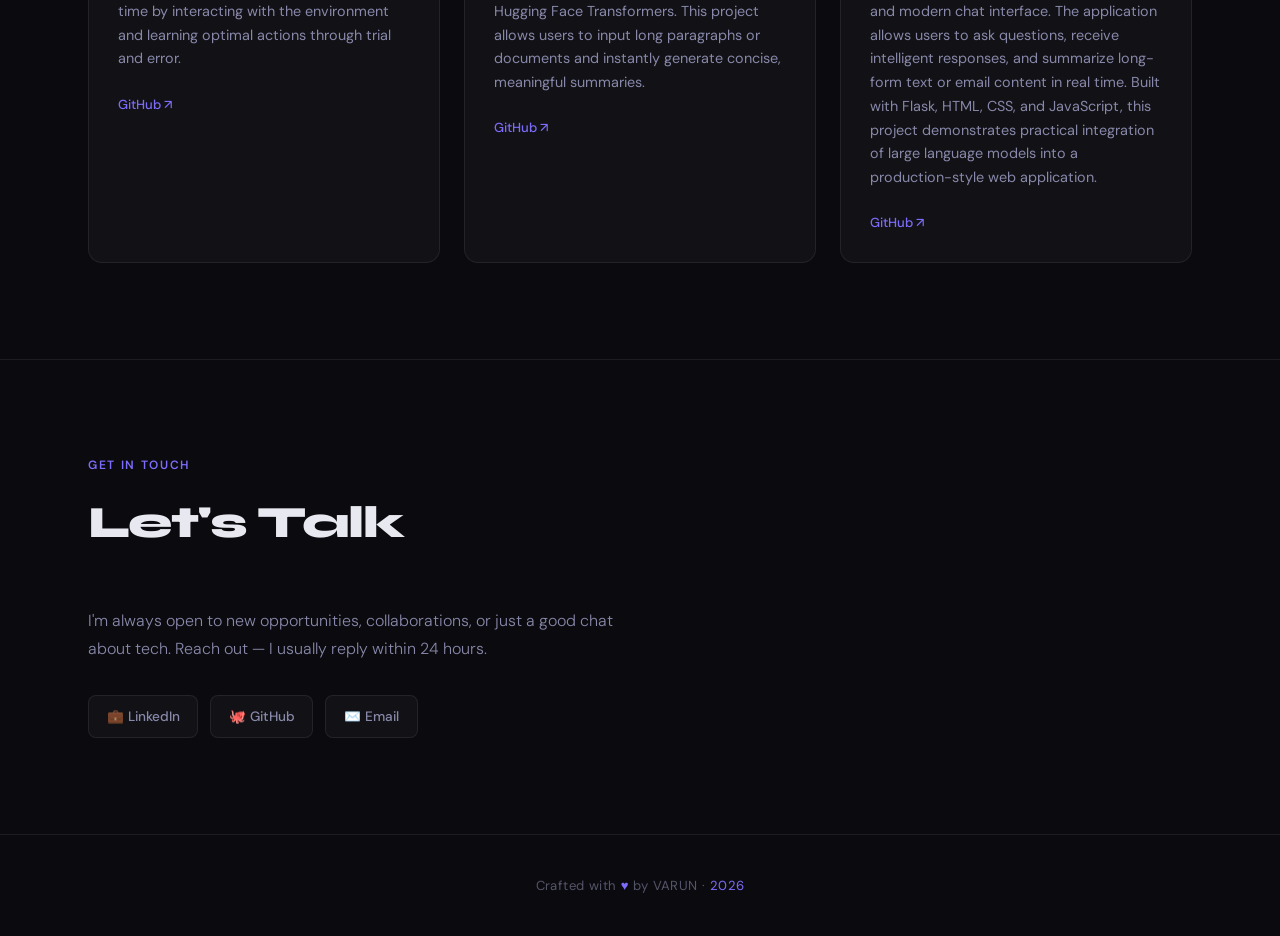
==== commit 27f60bce: "UPDATED PROJECTS AND RESUME" ====
--- a/index.html
+++ b/index.html
@@ -11,6 +11,7 @@
       rel="stylesheet"
     />
     <link rel="stylesheet" href="style.css" />
+    <link rel="shortcut icon" href="vs.png" type="image/x-icon">
   </head>
   <body>
     <!-- ── NAV ── -->
@@ -133,6 +134,25 @@
       <div class="projects-grid">
         <div class="project-card reveal">
           <span class="project-tag">Web App</span>
+          <h3>AI Real-time Gym Coach</h3>
+          <p>
+            A Streamlit app for real-time exercise tracking and AI voice coaching. The app uses webcam video, MediaPipe pose landmarks, exercise-specific detectors, local workout persistence, and optional Groq-powered coaching feedback.
+          </p>
+          <div class="project-links">
+            <a
+              href="https://real-time-ai-gym-trainer.netlify.app/"
+              class="project-link"
+              >Live demo ↗</a
+            >
+            <a
+              href="https://github.com/VarunSaxena07/AI_REAL-TIME_GYM_COACH"
+              class="project-link"
+              >GitHub ↗</a
+            >
+          </div>
+        </div>
+        <div class="project-card reveal">
+          <span class="project-tag">Web App</span>
           <h3>SnapClass - AI ATTENDANCE SYSTEM</h3>
           <p>
             SnapClass is an AI-powered attendance system that uses facial
@@ -362,7 +382,7 @@
           </p>
           <div class="social-links">
             <a
-              href="www.linkedin.com/in/varun-saxena-777b95359"
+              href="https://www.linkedin.com/in/varun-saxena07"
               class="social-link"
               >💼 LinkedIn</a
             >
